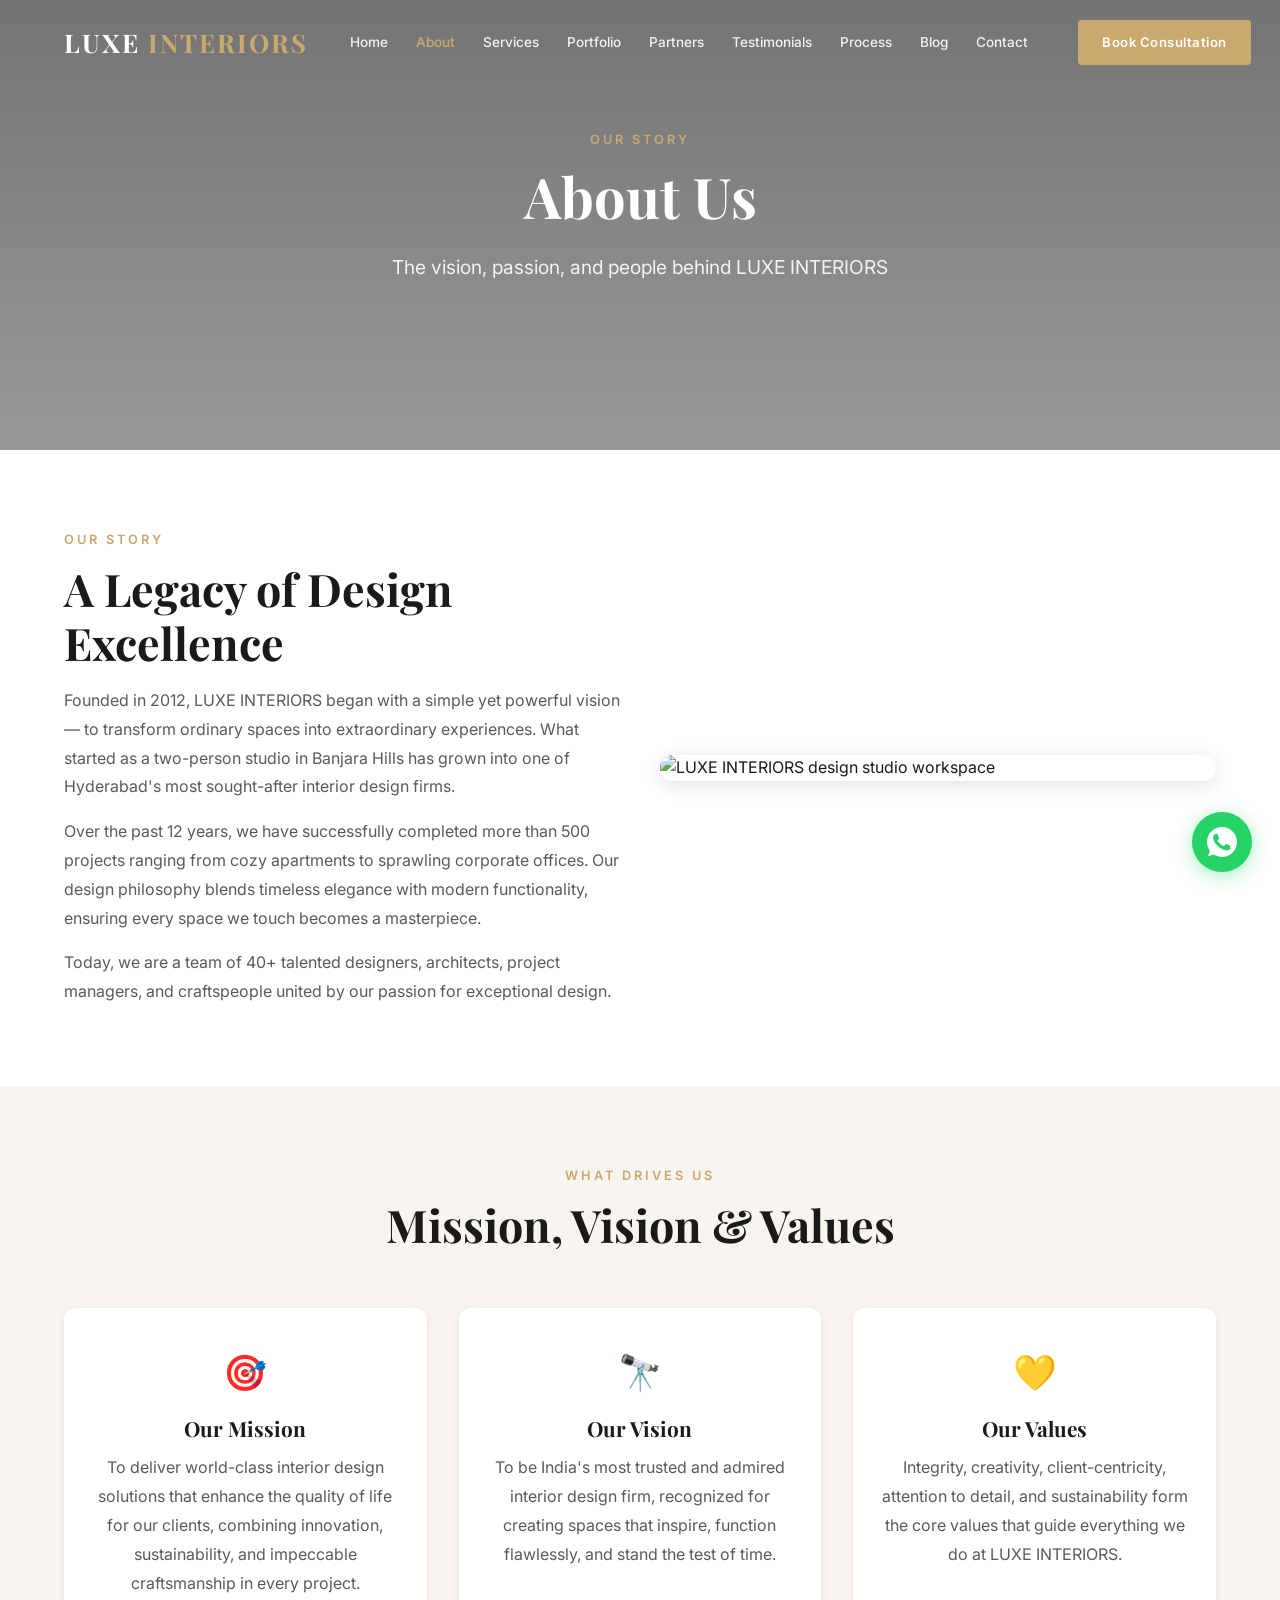
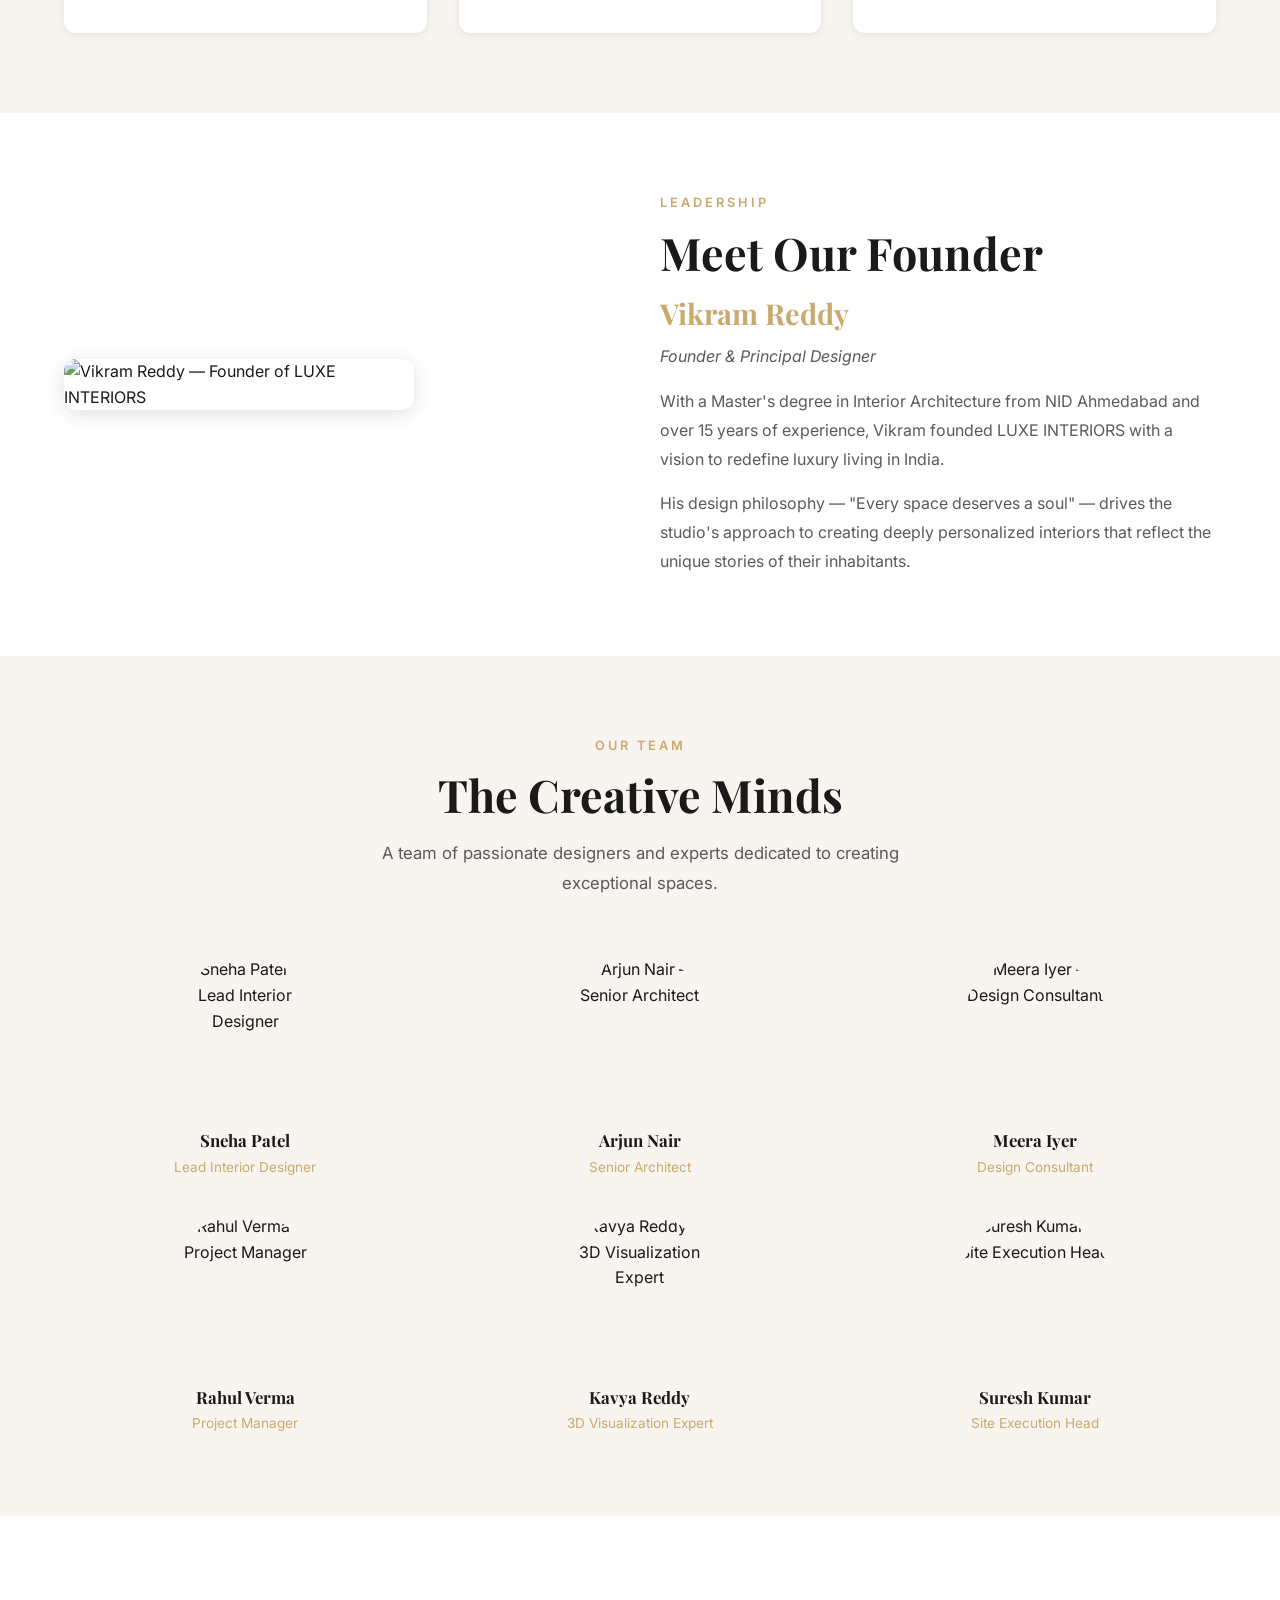
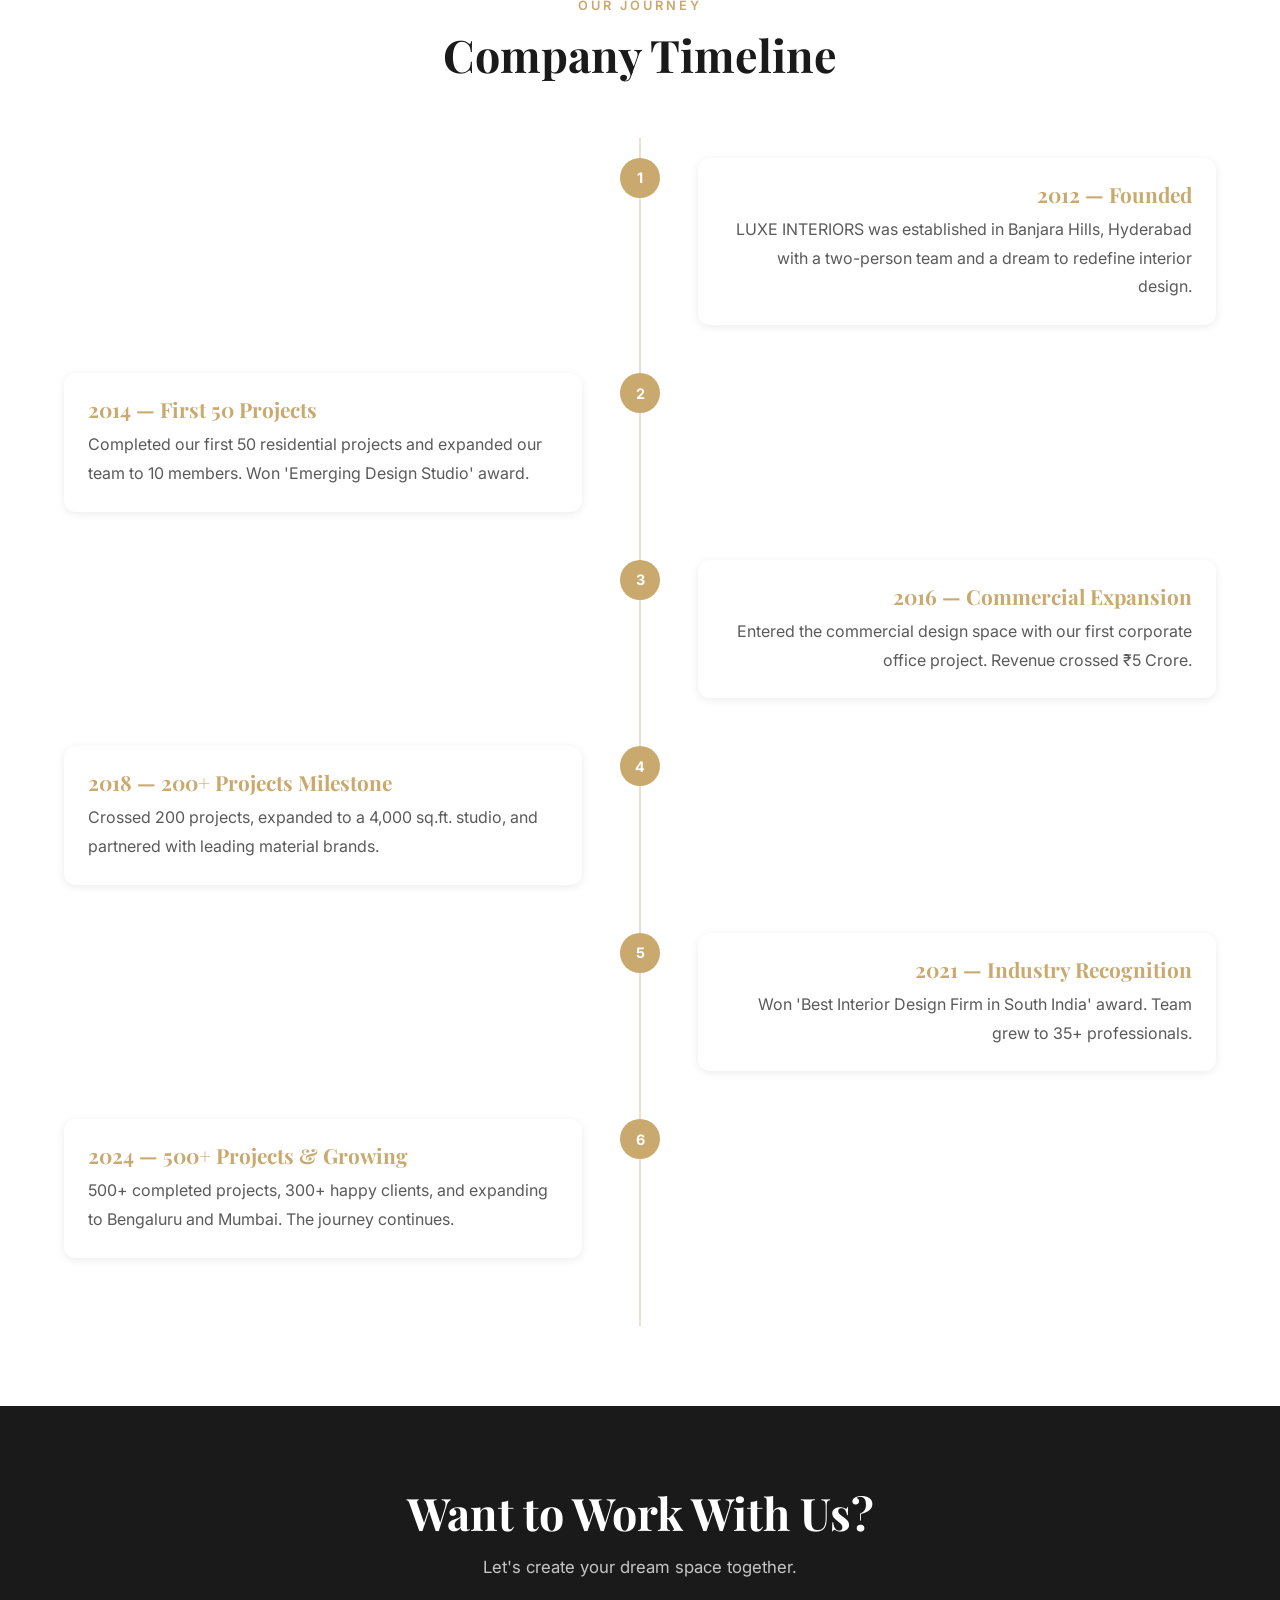
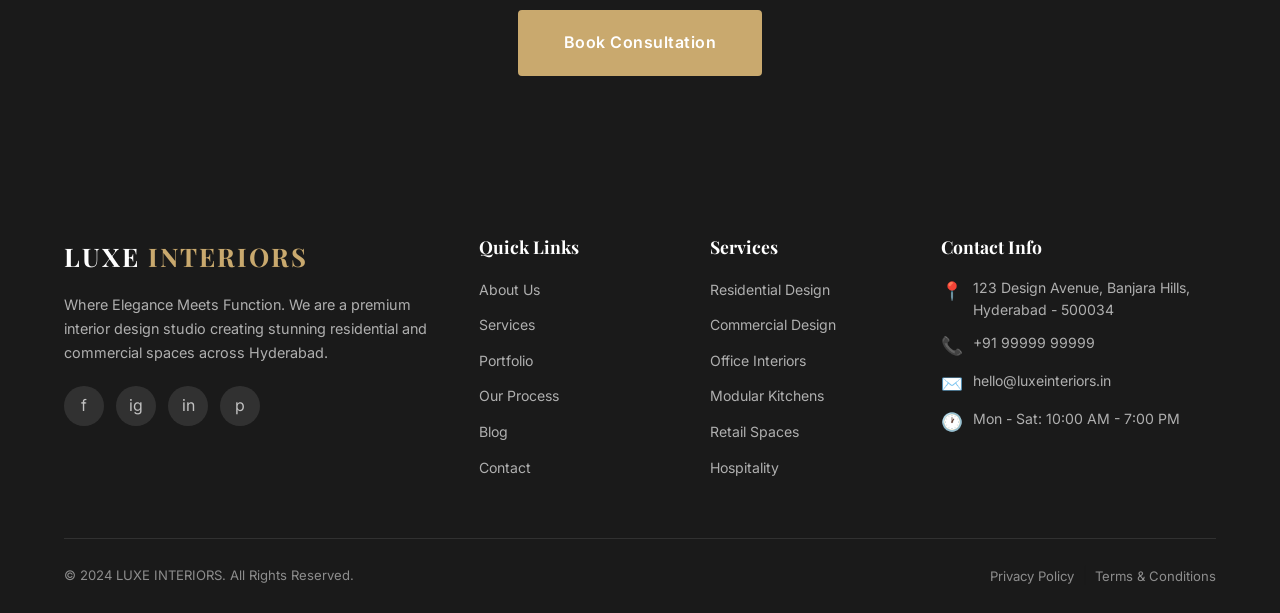
==== about.html @ 4fe80fe9 "initial files" ====
<!DOCTYPE html>
<html lang="en">
<head>
  <meta charset="UTF-8">
  <meta name="viewport" content="width=device-width, initial-scale=1.0">
  <title>About Us — LUXE INTERIORS</title>
  <meta name="description" content="Learn about LUXE INTERIORS — our story, mission, vision, and the talented team behind Hyderabad's premier interior design studio.">
  <meta property="og:title" content="About Us — LUXE INTERIORS">
  <meta property="og:description" content="Learn about LUXE INTERIORS — our story, mission, vision, and the talented team behind Hyderabad's premier interior design studio.">
  <meta property="og:image" content="https://images.unsplash.com/photo-1600585154340-be6161a56a0c?w=1200">
  <link rel="stylesheet" href="css/style.css">
  <link rel="stylesheet" href="css/animations.css">
</head>
<body>
  <!-- Header -->
  <header class="site-header">
    <div class="container header-inner">
      <a href="index.html" class="logo">LUXE <span>INTERIORS</span></a>
      <nav class="main-nav" id="mainNav">
        <a href="index.html" class="nav-link">Home</a>
        <a href="about.html" class="nav-link">About</a>
        <a href="services.html" class="nav-link">Services</a>
        <a href="portfolio.html" class="nav-link">Portfolio</a>
        <a href="partners.html" class="nav-link">Partners</a>
        <a href="testimonials.html" class="nav-link">Testimonials</a>
        <a href="process.html" class="nav-link">Process</a>
        <a href="blog.html" class="nav-link">Blog</a>
        <a href="contact.html" class="nav-link">Contact</a>
      </nav>
      <a href="book-consultation.html" class="btn btn-primary btn-sm nav-cta">Book Consultation</a>
      <div class="hamburger" id="hamburger">
        <span></span><span></span><span></span>
      </div>
    </div>
    <div class="nav-overlay" id="navOverlay"></div>
  </header>

  <main>
    <!-- Hero -->
    <section class="hero page-hero" style="background-image: url('https://images.unsplash.com/photo-1600585154340-be6161a56a0c?w=1600&q=80');">
      <div class="hero-overlay"></div>
      <div class="hero-content">
        <span class="section-label">Our Story</span>
        <h1>About Us</h1>
        <p>The vision, passion, and people behind LUXE INTERIORS</p>
      </div>
    </section>

    <!-- Company Story -->
    <section class="section">
      <div class="container">
        <div class="grid-2" style="align-items: center;">
          <div class="fade-in-left">
            <span class="section-label">Our Story</span>
            <h2 class="section-title">A Legacy of Design Excellence</h2>
            <p style="margin-bottom: 16px;">Founded in 2012, LUXE INTERIORS began with a simple yet powerful vision — to transform ordinary spaces into extraordinary experiences. What started as a two-person studio in Banjara Hills has grown into one of Hyderabad's most sought-after interior design firms.</p>
            <p style="margin-bottom: 16px;">Over the past 12 years, we have successfully completed more than 500 projects ranging from cozy apartments to sprawling corporate offices. Our design philosophy blends timeless elegance with modern functionality, ensuring every space we touch becomes a masterpiece.</p>
            <p>Today, we are a team of 40+ talented designers, architects, project managers, and craftspeople united by our passion for exceptional design.</p>
          </div>
          <div class="fade-in-right">
            <img src="https://images.unsplash.com/photo-1616486338812-3dadae4b4ace?w=800&q=80" alt="LUXE INTERIORS design studio workspace" style="border-radius: 12px; box-shadow: var(--shadow-md);">
          </div>
        </div>
      </div>
    </section>

    <!-- Mission, Vision, Values -->
    <section class="section section--light">
      <div class="container">
        <div class="section-header text-center fade-in">
          <span class="section-label">What Drives Us</span>
          <h2 class="section-title">Mission, Vision & Values</h2>
        </div>
        <div class="grid-3">
          <div class="card values-card fade-in delay-1">
            <span class="icon">🎯</span>
            <h4>Our Mission</h4>
            <p>To deliver world-class interior design solutions that enhance the quality of life for our clients, combining innovation, sustainability, and impeccable craftsmanship in every project.</p>
          </div>
          <div class="card values-card fade-in delay-2">
            <span class="icon">🔭</span>
            <h4>Our Vision</h4>
            <p>To be India's most trusted and admired interior design firm, recognized for creating spaces that inspire, function flawlessly, and stand the test of time.</p>
          </div>
          <div class="card values-card fade-in delay-3">
            <span class="icon">💛</span>
            <h4>Our Values</h4>
            <p>Integrity, creativity, client-centricity, attention to detail, and sustainability form the core values that guide everything we do at LUXE INTERIORS.</p>
          </div>
        </div>
      </div>
    </section>

    <!-- Founder/Leadership -->
    <section class="section">
      <div class="container">
        <div class="grid-2" style="align-items: center;">
          <div class="fade-in-left">
            <img src="https://images.unsplash.com/photo-1560250097-0b93528c311a?w=600&q=80" alt="Vikram Reddy — Founder of LUXE INTERIORS" style="border-radius: 12px; width: 350px; box-shadow: var(--shadow-md);">
          </div>
          <div class="fade-in-right">
            <span class="section-label">Leadership</span>
            <h2 class="section-title">Meet Our Founder</h2>
            <h3 style="color: var(--color-accent); margin-bottom: 12px;">Vikram Reddy</h3>
            <p style="font-style: italic; margin-bottom: 16px;">Founder & Principal Designer</p>
            <p style="margin-bottom: 16px;">With a Master's degree in Interior Architecture from NID Ahmedabad and over 15 years of experience, Vikram founded LUXE INTERIORS with a vision to redefine luxury living in India.</p>
            <p>His design philosophy — "Every space deserves a soul" — drives the studio's approach to creating deeply personalized interiors that reflect the unique stories of their inhabitants.</p>
          </div>
        </div>
      </div>
    </section>

    <!-- Team Grid -->
    <section class="section section--light">
      <div class="container">
        <div class="section-header text-center fade-in">
          <span class="section-label">Our Team</span>
          <h2 class="section-title">The Creative Minds</h2>
          <p class="section-subtitle" style="margin: 0 auto;">A team of passionate designers and experts dedicated to creating exceptional spaces.</p>
        </div>
        <div class="grid-3">
          <div class="team-card fade-in delay-1">
            <img src="https://images.unsplash.com/photo-1573496359142-b8d87734a5a2?w=400&q=80" alt="Sneha Patel — Lead Interior Designer">
            <h4>Sneha Patel</h4>
            <p>Lead Interior Designer</p>
          </div>
          <div class="team-card fade-in delay-2">
            <img src="https://images.unsplash.com/photo-1472099645785-5658abf4ff4e?w=400&q=80" alt="Arjun Nair — Senior Architect">
            <h4>Arjun Nair</h4>
            <p>Senior Architect</p>
          </div>
          <div class="team-card fade-in delay-3">
            <img src="https://images.unsplash.com/photo-1580489944761-15a19d654956?w=400&q=80" alt="Meera Iyer — Design Consultant">
            <h4>Meera Iyer</h4>
            <p>Design Consultant</p>
          </div>
          <div class="team-card fade-in delay-1">
            <img src="https://images.unsplash.com/photo-1507003211169-0a1dd7228f2d?w=400&q=80" alt="Rahul Verma — Project Manager">
            <h4>Rahul Verma</h4>
            <p>Project Manager</p>
          </div>
          <div class="team-card fade-in delay-2">
            <img src="https://images.unsplash.com/photo-1438761681033-6461ffad8d80?w=400&q=80" alt="Kavya Reddy — 3D Visualization Expert">
            <h4>Kavya Reddy</h4>
            <p>3D Visualization Expert</p>
          </div>
          <div class="team-card fade-in delay-3">
            <img src="https://images.unsplash.com/photo-1500648767791-00dcc994a43e?w=400&q=80" alt="Suresh Kumar — Site Execution Head">
            <h4>Suresh Kumar</h4>
            <p>Site Execution Head</p>
          </div>
        </div>
      </div>
    </section>

    <!-- Company Timeline -->
    <section class="section">
      <div class="container">
        <div class="section-header text-center fade-in">
          <span class="section-label">Our Journey</span>
          <h2 class="section-title">Company Timeline</h2>
        </div>
        <div class="timeline">
          <div class="timeline-item fade-in">
            <div class="timeline-number">1</div>
            <div class="timeline-content">
              <h4>2012 — Founded</h4>
              <p>LUXE INTERIORS was established in Banjara Hills, Hyderabad with a two-person team and a dream to redefine interior design.</p>
            </div>
          </div>
          <div class="timeline-item fade-in">
            <div class="timeline-number">2</div>
            <div class="timeline-content">
              <h4>2014 — First 50 Projects</h4>
              <p>Completed our first 50 residential projects and expanded our team to 10 members. Won 'Emerging Design Studio' award.</p>
            </div>
          </div>
          <div class="timeline-item fade-in">
            <div class="timeline-number">3</div>
            <div class="timeline-content">
              <h4>2016 — Commercial Expansion</h4>
              <p>Entered the commercial design space with our first corporate office project. Revenue crossed ₹5 Crore.</p>
            </div>
          </div>
          <div class="timeline-item fade-in">
            <div class="timeline-number">4</div>
            <div class="timeline-content">
              <h4>2018 — 200+ Projects Milestone</h4>
              <p>Crossed 200 projects, expanded to a 4,000 sq.ft. studio, and partnered with leading material brands.</p>
            </div>
          </div>
          <div class="timeline-item fade-in">
            <div class="timeline-number">5</div>
            <div class="timeline-content">
              <h4>2021 — Industry Recognition</h4>
              <p>Won 'Best Interior Design Firm in South India' award. Team grew to 35+ professionals.</p>
            </div>
          </div>
          <div class="timeline-item fade-in">
            <div class="timeline-number">6</div>
            <div class="timeline-content">
              <h4>2024 — 500+ Projects & Growing</h4>
              <p>500+ completed projects, 300+ happy clients, and expanding to Bengaluru and Mumbai. The journey continues.</p>
            </div>
          </div>
        </div>
      </div>
    </section>

    <!-- CTA -->
    <section class="cta-banner">
      <div class="container fade-in">
        <h2>Want to Work With Us?</h2>
        <p>Let's create your dream space together.</p>
        <a href="book-consultation.html" class="btn btn-primary btn-lg">Book Consultation</a>
      </div>
    </section>
  </main>

  <!-- Footer -->
  <footer class="site-footer">
    <div class="container">
      <div class="footer-grid">
        <div class="footer-col">
          <a href="index.html" class="logo" style="display:inline-block; margin-bottom:16px;">LUXE <span>INTERIORS</span></a>
          <p>Where Elegance Meets Function. We are a premium interior design studio creating stunning residential and commercial spaces across Hyderabad.</p>
          <div class="social-links">
            <a href="#" aria-label="Facebook">f</a>
            <a href="#" aria-label="Instagram">ig</a>
            <a href="#" aria-label="LinkedIn">in</a>
            <a href="#" aria-label="Pinterest">p</a>
          </div>
        </div>
        <div class="footer-col">
          <h4>Quick Links</h4>
          <ul>
            <li><a href="about.html">About Us</a></li>
            <li><a href="services.html">Services</a></li>
            <li><a href="portfolio.html">Portfolio</a></li>
            <li><a href="process.html">Our Process</a></li>
            <li><a href="blog.html">Blog</a></li>
            <li><a href="contact.html">Contact</a></li>
          </ul>
        </div>
        <div class="footer-col">
          <h4>Services</h4>
          <ul>
            <li><a href="services.html">Residential Design</a></li>
            <li><a href="services.html">Commercial Design</a></li>
            <li><a href="services.html">Office Interiors</a></li>
            <li><a href="services.html">Modular Kitchens</a></li>
            <li><a href="services.html">Retail Spaces</a></li>
            <li><a href="services.html">Hospitality</a></li>
          </ul>
        </div>
        <div class="footer-col">
          <h4>Contact Info</h4>
          <ul class="footer-contact">
            <li><span class="icon">📍</span> 123 Design Avenue, Banjara Hills, Hyderabad - 500034</li>
            <li><span class="icon">📞</span> +91 99999 99999</li>
            <li><span class="icon">✉️</span> hello@luxeinteriors.in</li>
            <li><span class="icon">🕐</span> Mon - Sat: 10:00 AM - 7:00 PM</li>
          </ul>
        </div>
      </div>
      <div class="footer-bottom">
        <p>&copy; 2024 LUXE INTERIORS. All Rights Reserved.</p>
        <div>
          <a href="#">Privacy Policy</a> &nbsp;|&nbsp; <a href="#">Terms & Conditions</a>
        </div>
      </div>
    </div>
  </footer>

  <!-- WhatsApp Float -->
  <a href="https://wa.me/919999999999?text=Hello%2C%20I'm%20interested%20in%20your%20interior%20design%20services%20and%20would%20like%20to%20schedule%20a%20consultation." class="whatsapp-float" target="_blank" rel="noopener" aria-label="Chat on WhatsApp">
    <svg viewBox="0 0 32 32" xmlns="http://www.w3.org/2000/svg"><path d="M16.004 0h-.008C7.174 0 0 7.176 0 16c0 3.5 1.128 6.744 3.046 9.378L1.054 31.29l6.118-1.958A15.9 15.9 0 0016.004 32C24.826 32 32 24.822 32 16S24.826 0 16.004 0zm9.312 22.594c-.39 1.1-1.932 2.014-3.168 2.28-.846.18-1.95.324-5.67-1.218-4.762-1.972-7.828-6.81-8.066-7.124-.228-.314-1.924-2.562-1.924-4.888 0-2.326 1.218-3.47 1.65-3.942.39-.426 1.024-.618 1.63-.618.196 0 .372.01.53.018.468.02.702.048 1.01.782.39.918 1.338 3.264 1.454 3.502.118.238.236.554.078.868-.148.324-.278.468-.516.74-.238.272-.464.48-.702.774-.216.256-.46.53-.196.998.264.46 1.174 1.936 2.52 3.136 1.734 1.544 3.196 2.024 3.648 2.252.352.176.77.148 1.044-.138.346-.362.774-.962 1.21-1.554.31-.424.702-.478 1.092-.324.396.148 2.506 1.18 2.936 1.396.43.216.716.324.82.504.104.18.104 1.05-.286 2.15z"/></svg>
  </a>

  <script src="js/main.js"></script>
</body>
</html>
---- css/style.css ----
/* ============================================================
   LUXE INTERIORS — Global Stylesheet
   ============================================================ */

/* Google Fonts */
@import url('https://fonts.googleapis.com/css2?family=Playfair+Display:ital,wght@0,400;0,600;0,700;1,400&family=Inter:wght@300;400;500;600;700&display=swap');

/* ============================================================
   CSS Custom Properties
   ============================================================ */
:root {
  --color-white: #FFFFFF;
  --color-primary-text: #1a1a1a;
  --color-secondary-text: #5a5a5a;
  --color-accent: #C9A96E;
  --color-accent-dark: #b8924f;
  --color-light-bg: #F8F5F0;
  --color-dark-bg: #1a1a1a;
  --color-dark-bg-2: #2a2a2a;
  --color-border: #e8e0d5;
  --color-success: #2d7a47;
  --color-error: #c0392b;

  --font-heading: 'Playfair Display', serif;
  --font-body: 'Inter', sans-serif;

  --shadow-sm: 0 2px 8px rgba(0,0,0,0.08);
  --shadow-md: 0 4px 20px rgba(0,0,0,0.12);
  --shadow-lg: 0 8px 40px rgba(0,0,0,0.16);

  --radius-sm: 4px;
  --radius-md: 12px;
  --radius-lg: 20px;

  --transition: all 0.3s ease;
  --transition-slow: all 0.5s ease;

  --section-padding: 80px 0;
  --section-padding-mobile: 50px 0;

  --container-max: 1200px;
  --container-padding: 0 24px;
}

/* ============================================================
   Reset & Normalize
   ============================================================ */
*, *::before, *::after {
  box-sizing: border-box;
  margin: 0;
  padding: 0;
}

html {
  scroll-behavior: smooth;
  font-size: 16px;
}

body {
  font-family: var(--font-body);
  color: var(--color-primary-text);
  background-color: var(--color-white);
  line-height: 1.6;
  -webkit-font-smoothing: antialiased;
  -moz-osx-font-smoothing: grayscale;
}

img {
  max-width: 100%;
  height: auto;
  display: block;
}

a {
  text-decoration: none;
  color: inherit;
  transition: var(--transition);
}

ul, ol {
  list-style: none;
}

button {
  cursor: pointer;
  border: none;
  background: none;
  font-family: var(--font-body);
}

input, textarea, select {
  font-family: var(--font-body);
}

/* ============================================================
   Typography
   ============================================================ */
h1, h2, h3, h4, h5, h6 {
  font-family: var(--font-heading);
  line-height: 1.2;
  color: var(--color-primary-text);
}

h1 { font-size: clamp(2.2rem, 5vw, 3.5rem); }
h2 { font-size: clamp(1.8rem, 3.5vw, 2.8rem); }
h3 { font-size: clamp(1.3rem, 2.5vw, 1.8rem); }
h4 { font-size: 1.3rem; }
h5 { font-size: 1.1rem; }

p {
  color: var(--color-secondary-text);
  line-height: 1.8;
}

.section-label {
  font-family: var(--font-body);
  font-size: 0.8rem;
  font-weight: 600;
  letter-spacing: 3px;
  text-transform: uppercase;
  color: var(--color-accent);
  display: block;
  margin-bottom: 12px;
}

.section-title {
  font-family: var(--font-heading);
  margin-bottom: 16px;
}

.section-subtitle {
  font-size: 1.05rem;
  color: var(--color-secondary-text);
  max-width: 600px;
  line-height: 1.8;
}

.text-center {
  text-align: center;
}

.text-white {
  color: var(--color-white) !important;
}

.text-accent {
  color: var(--color-accent);
}

/* ============================================================
   Layout Utilities
   ============================================================ */
.container {
  max-width: var(--container-max);
  margin: 0 auto;
  padding: var(--container-padding);
}

.section {
  padding: var(--section-padding);
}

.section--light {
  background-color: var(--color-light-bg);
}

.section--dark {
  background-color: var(--color-dark-bg);
}

.section--dark h1,
.section--dark h2,
.section--dark h3,
.section--dark h4,
.section--dark p,
.section--dark .section-label {
  color: var(--color-white);
}

.section--dark p {
  color: rgba(255,255,255,0.75);
}

.section-header {
  margin-bottom: 56px;
}

.grid-2 { display: grid; grid-template-columns: repeat(2, 1fr); gap: 40px; }
.grid-3 { display: grid; grid-template-columns: repeat(3, 1fr); gap: 32px; }
.grid-4 { display: grid; grid-template-columns: repeat(4, 1fr); gap: 28px; }
.grid-6 { display: grid; grid-template-columns: repeat(6, 1fr); gap: 24px; }

.flex { display: flex; }
.flex-center { display: flex; align-items: center; justify-content: center; }
.flex-between { display: flex; align-items: center; justify-content: space-between; }

/* ============================================================
   Buttons
   ============================================================ */
.btn {
  display: inline-flex;
  align-items: center;
  gap: 8px;
  padding: 14px 32px;
  border-radius: var(--radius-sm);
  font-size: 0.9rem;
  font-weight: 600;
  letter-spacing: 0.5px;
  transition: var(--transition);
  cursor: pointer;
  border: 2px solid transparent;
  text-align: center;
  white-space: nowrap;
}

.btn-primary {
  background-color: var(--color-accent);
  color: var(--color-white);
  border-color: var(--color-accent);
}

.btn-primary:hover {
  background-color: var(--color-accent-dark);
  border-color: var(--color-accent-dark);
  transform: translateY(-2px);
  box-shadow: 0 6px 20px rgba(201,169,110,0.35);
}

.btn-secondary {
  background-color: transparent;
  color: var(--color-white);
  border-color: var(--color-white);
}

.btn-secondary:hover {
  background-color: var(--color-white);
  color: var(--color-primary-text);
  transform: translateY(-2px);
}

.btn-outline {
  background-color: transparent;
  color: var(--color-accent);
  border-color: var(--color-accent);
}

.btn-outline:hover {
  background-color: var(--color-accent);
  color: var(--color-white);
  transform: translateY(-2px);
}

.btn-dark {
  background-color: var(--color-dark-bg);
  color: var(--color-white);
  border-color: var(--color-dark-bg);
}

.btn-dark:hover {
  background-color: var(--color-dark-bg-2);
  transform: translateY(-2px);
}

.btn-sm {
  padding: 10px 22px;
  font-size: 0.82rem;
}

.btn-lg {
  padding: 18px 44px;
  font-size: 1rem;
}

/* ============================================================
   Header & Navigation
   ============================================================ */
.site-header {
  position: fixed;
  top: 0;
  left: 0;
  right: 0;
  z-index: 1000;
  padding: 20px 0;
  transition: var(--transition);
  background-color: transparent;
}

.site-header.scrolled {
  background-color: var(--color-white);
  padding: 14px 0;
  box-shadow: var(--shadow-md);
}

.site-header.scrolled .logo {
  color: var(--color-primary-text);
}

.site-header.scrolled .nav-link {
  color: var(--color-primary-text);
}

.site-header.scrolled .nav-link:hover {
  color: var(--color-accent);
}

.header-inner {
  display: flex;
  align-items: center;
  justify-content: space-between;
  gap: 32px;
}

.logo {
  font-family: var(--font-heading);
  font-size: 1.6rem;
  font-weight: 700;
  color: var(--color-white);
  letter-spacing: 2px;
  transition: var(--transition);
  flex-shrink: 0;
}

.logo span {
  color: var(--color-accent);
}

.main-nav {
  display: flex;
  align-items: center;
  gap: 8px;
}

.nav-link {
  font-size: 0.85rem;
  font-weight: 500;
  color: rgba(255,255,255,0.9);
  padding: 6px 10px;
  border-radius: 4px;
  transition: var(--transition);
  white-space: nowrap;
}

.nav-link:hover,
.nav-link.active {
  color: var(--color-accent);
}

.nav-cta {
  margin-left: 8px;
  flex-shrink: 0;
}

.hamburger {
  display: none;
  flex-direction: column;
  gap: 5px;
  cursor: pointer;
  padding: 4px;
  z-index: 1001;
}

.hamburger span {
  display: block;
  width: 25px;
  height: 2px;
  background-color: var(--color-white);
  transition: var(--transition);
  border-radius: 2px;
}

.site-header.scrolled .hamburger span {
  background-color: var(--color-primary-text);
}

.hamburger.open span:nth-child(1) {
  transform: translateY(7px) rotate(45deg);
}

.hamburger.open span:nth-child(2) {
  opacity: 0;
}

.hamburger.open span:nth-child(3) {
  transform: translateY(-7px) rotate(-45deg);
}

/* Mobile Nav */
@media (max-width: 1024px) {
  .hamburger { display: flex; }
  .nav-cta { display: none; }

  .main-nav {
    position: fixed;
    top: 0;
    right: -100%;
    width: min(320px, 85vw);
    height: 100vh;
    background-color: var(--color-white);
    flex-direction: column;
    align-items: flex-start;
    padding: 80px 32px 40px;
    gap: 4px;
    box-shadow: -4px 0 30px rgba(0,0,0,0.15);
    transition: right 0.35s ease;
    z-index: 999;
    overflow-y: auto;
  }

  .main-nav.open {
    right: 0;
  }

  .nav-link {
    color: var(--color-primary-text);
    font-size: 1rem;
    padding: 12px 8px;
    width: 100%;
    border-bottom: 1px solid var(--color-border);
  }

  .nav-overlay {
    display: none;
    position: fixed;
    inset: 0;
    background: rgba(0,0,0,0.5);
    z-index: 998;
  }

  .nav-overlay.open {
    display: block;
  }
}

/* ============================================================
   Hero Sections
   ============================================================ */
.hero {
  position: relative;
  min-height: 100vh;
  display: flex;
  align-items: center;
  justify-content: center;
  text-align: center;
  background-size: cover;
  background-position: center;
  background-repeat: no-repeat;
}

.hero-overlay {
  position: absolute;
  inset: 0;
  background: linear-gradient(180deg, rgba(0,0,0,0.55) 0%, rgba(0,0,0,0.4) 100%);
}

.hero-content {
  position: relative;
  z-index: 2;
  max-width: 800px;
  padding: 0 24px;
}

.hero-content h1 {
  color: var(--color-white);
  margin-bottom: 20px;
  font-weight: 700;
}

.hero-content p {
  color: rgba(255,255,255,0.9);
  font-size: 1.2rem;
  margin-bottom: 36px;
}

.hero-btns {
  display: flex;
  gap: 16px;
  justify-content: center;
  flex-wrap: wrap;
}

/* Page Hero — smaller for inner pages */
.page-hero {
  min-height: 50vh;
}

/* ============================================================
   Cards
   ============================================================ */
.card {
  background-color: var(--color-white);
  border-radius: var(--radius-md);
  box-shadow: var(--shadow-sm);
  transition: var(--transition);
  overflow: hidden;
}

.card:hover {
  transform: translateY(-6px);
  box-shadow: var(--shadow-md);
}

.card-img {
  width: 100%;
  height: 240px;
  object-fit: cover;
}

.card-body {
  padding: 28px;
}

.card-body h3 {
  margin-bottom: 12px;
}

.card-body p {
  margin-bottom: 16px;
  font-size: 0.92rem;
}

/* Service Card */
.service-card {
  padding: 36px 28px;
  text-align: center;
}

.service-card .icon {
  font-size: 2.5rem;
  margin-bottom: 18px;
  display: block;
}

.service-card h4 {
  margin-bottom: 10px;
}

.service-card p {
  font-size: 0.9rem;
  margin-bottom: 18px;
}

/* ============================================================
   Stats Bar
   ============================================================ */
.stats-bar {
  background-color: var(--color-dark-bg);
  padding: 48px 0;
}

.stats-grid {
  display: grid;
  grid-template-columns: repeat(4, 1fr);
  gap: 24px;
  text-align: center;
}

.stat-item .stat-number {
  font-family: var(--font-heading);
  font-size: 2.5rem;
  font-weight: 700;
  color: var(--color-accent);
  display: block;
}

.stat-item .stat-label {
  font-size: 0.9rem;
  color: rgba(255,255,255,0.75);
  margin-top: 6px;
}

/* ============================================================
   Testimonials
   ============================================================ */
.testimonial-card {
  padding: 36px;
}

.testimonial-card .stars {
  color: var(--color-accent);
  font-size: 1.1rem;
  margin-bottom: 14px;
}

.testimonial-card .review-text {
  font-style: italic;
  margin-bottom: 20px;
  font-size: 0.95rem;
  line-height: 1.7;
}

.testimonial-card .client-info {
  display: flex;
  align-items: center;
  gap: 12px;
}

.testimonial-card .client-avatar {
  width: 44px;
  height: 44px;
  border-radius: 50%;
  background-color: var(--color-accent);
  color: var(--color-white);
  display: flex;
  align-items: center;
  justify-content: center;
  font-weight: 600;
  font-size: 0.9rem;
}

.testimonial-card .client-name {
  font-weight: 600;
  color: var(--color-primary-text);
}

.testimonial-card .client-city {
  font-size: 0.82rem;
  color: var(--color-secondary-text);
}

/* ============================================================
   Portfolio
   ============================================================ */
.portfolio-card {
  position: relative;
  border-radius: var(--radius-md);
  overflow: hidden;
  cursor: pointer;
}

.portfolio-card img {
  width: 100%;
  height: 300px;
  object-fit: cover;
  transition: transform 0.5s ease;
}

.portfolio-card:hover img {
  transform: scale(1.05);
}

.portfolio-overlay {
  position: absolute;
  inset: 0;
  background: linear-gradient(180deg, transparent 40%, rgba(0,0,0,0.8) 100%);
  display: flex;
  flex-direction: column;
  justify-content: flex-end;
  padding: 28px;
  transition: var(--transition);
}

.portfolio-card:hover .portfolio-overlay {
  background: linear-gradient(180deg, rgba(0,0,0,0.2) 0%, rgba(0,0,0,0.85) 100%);
}

.portfolio-overlay h4 {
  color: var(--color-white);
  margin-bottom: 4px;
}

.portfolio-overlay .location {
  color: rgba(255,255,255,0.75);
  font-size: 0.85rem;
}

.portfolio-overlay .badge {
  position: absolute;
  top: 16px;
  left: 16px;
  background-color: var(--color-accent);
  color: var(--color-white);
  padding: 4px 12px;
  border-radius: 20px;
  font-size: 0.75rem;
  font-weight: 600;
  text-transform: uppercase;
}

.portfolio-overlay .view-btn {
  opacity: 0;
  transform: translateY(10px);
  transition: var(--transition);
  margin-top: 12px;
}

.portfolio-card:hover .view-btn {
  opacity: 1;
  transform: translateY(0);
}

/* ============================================================
   Filter Tabs
   ============================================================ */
.filter-tabs {
  display: flex;
  flex-wrap: wrap;
  gap: 10px;
  margin-bottom: 40px;
  justify-content: center;
}

.filter-tab {
  padding: 10px 22px;
  border: 1px solid var(--color-border);
  border-radius: 30px;
  font-size: 0.85rem;
  font-weight: 500;
  color: var(--color-secondary-text);
  cursor: pointer;
  transition: var(--transition);
}

.filter-tab:hover,
.filter-tab.active {
  background-color: var(--color-accent);
  border-color: var(--color-accent);
  color: var(--color-white);
}

/* ============================================================
   Timeline
   ============================================================ */
.timeline {
  position: relative;
  padding: 20px 0;
}

.timeline::before {
  content: '';
  position: absolute;
  left: 50%;
  top: 0;
  bottom: 0;
  width: 2px;
  background-color: var(--color-border);
  transform: translateX(-50%);
}

.timeline-item {
  display: flex;
  align-items: flex-start;
  margin-bottom: 48px;
  position: relative;
}

.timeline-item:nth-child(odd) {
  flex-direction: row-reverse;
  text-align: right;
}

.timeline-content {
  width: 45%;
  padding: 24px;
  background-color: var(--color-white);
  border-radius: var(--radius-md);
  box-shadow: var(--shadow-sm);
}

.timeline-content h4 {
  margin-bottom: 8px;
  color: var(--color-accent);
}

.timeline-number {
  position: absolute;
  left: 50%;
  transform: translateX(-50%);
  width: 40px;
  height: 40px;
  border-radius: 50%;
  background-color: var(--color-accent);
  color: var(--color-white);
  display: flex;
  align-items: center;
  justify-content: center;
  font-weight: 700;
  font-size: 0.9rem;
  z-index: 2;
}

/* ============================================================
   Partners
   ============================================================ */
.partner-logo {
  display: flex;
  align-items: center;
  justify-content: center;
  padding: 28px 20px;
  background-color: var(--color-white);
  border-radius: var(--radius-md);
  border: 1px solid var(--color-border);
  font-family: var(--font-heading);
  font-size: 1rem;
  font-weight: 600;
  color: var(--color-secondary-text);
  transition: var(--transition);
  text-align: center;
}

.partner-logo:hover {
  border-color: var(--color-accent);
  color: var(--color-accent);
  transform: translateY(-4px);
  box-shadow: var(--shadow-sm);
}

/* ============================================================
   Forms
   ============================================================ */
.form-group {
  margin-bottom: 22px;
}

.form-group label {
  display: block;
  font-size: 0.88rem;
  font-weight: 500;
  margin-bottom: 6px;
  color: var(--color-primary-text);
}

.form-group label .required {
  color: var(--color-error);
}

.form-control {
  width: 100%;
  padding: 14px 16px;
  border: 1px solid var(--color-border);
  border-radius: var(--radius-sm);
  font-size: 0.92rem;
  transition: var(--transition);
  background-color: var(--color-white);
}

.form-control:focus {
  outline: none;
  border-color: var(--color-accent);
  box-shadow: 0 0 0 3px rgba(201,169,110,0.15);
}

.form-control.error {
  border-color: var(--color-error);
}

.error-message {
  font-size: 0.8rem;
  color: var(--color-error);
  margin-top: 4px;
  display: none;
}

.error-message.visible {
  display: block;
}

textarea.form-control {
  min-height: 130px;
  resize: vertical;
}

.radio-group {
  display: flex;
  gap: 20px;
  padding: 8px 0;
}

.radio-group label {
  display: flex;
  align-items: center;
  gap: 8px;
  cursor: pointer;
  font-weight: 400;
}

.radio-group input[type="radio"] {
  accent-color: var(--color-accent);
  width: 16px;
  height: 16px;
}

.form-actions {
  display: flex;
  gap: 12px;
  flex-wrap: wrap;
  margin-top: 28px;
}

.success-message {
  padding: 20px 24px;
  background-color: #d4edda;
  border: 1px solid #c3e6cb;
  border-radius: var(--radius-sm);
  color: var(--color-success);
  font-weight: 500;
  display: none;
  margin-top: 20px;
}

.success-message.visible {
  display: block;
}

/* ============================================================
   Footer
   ============================================================ */
.site-footer {
  background-color: var(--color-dark-bg);
  padding: 80px 0 0;
}

.footer-grid {
  display: grid;
  grid-template-columns: 2fr 1fr 1fr 1.5fr;
  gap: 48px;
  margin-bottom: 48px;
}

.footer-col h4 {
  color: var(--color-white);
  margin-bottom: 20px;
  font-size: 1.1rem;
}

.footer-col p {
  color: rgba(255,255,255,0.65);
  font-size: 0.9rem;
  line-height: 1.7;
}

.footer-col ul li {
  margin-bottom: 10px;
}

.footer-col ul li a {
  color: rgba(255,255,255,0.65);
  font-size: 0.88rem;
  transition: var(--transition);
}

.footer-col ul li a:hover {
  color: var(--color-accent);
  padding-left: 4px;
}

.footer-contact li {
  display: flex;
  gap: 10px;
  align-items: flex-start;
  margin-bottom: 14px;
  color: rgba(255,255,255,0.65);
  font-size: 0.88rem;
}

.footer-contact li .icon {
  color: var(--color-accent);
  font-size: 1.1rem;
}

.social-links {
  display: flex;
  gap: 12px;
  margin-top: 20px;
}

.social-links a {
  width: 40px;
  height: 40px;
  border-radius: 50%;
  background-color: rgba(255,255,255,0.1);
  display: flex;
  align-items: center;
  justify-content: center;
  color: rgba(255,255,255,0.7);
  font-size: 1rem;
  transition: var(--transition);
}

.social-links a:hover {
  background-color: var(--color-accent);
  color: var(--color-white);
  transform: translateY(-2px);
}

.footer-bottom {
  border-top: 1px solid rgba(255,255,255,0.1);
  padding: 24px 0;
  display: flex;
  justify-content: space-between;
  align-items: center;
  flex-wrap: wrap;
  gap: 16px;
}

.footer-bottom p {
  color: rgba(255,255,255,0.5);
  font-size: 0.82rem;
}

.footer-bottom a {
  color: rgba(255,255,255,0.5);
  font-size: 0.82rem;
}

.footer-bottom a:hover {
  color: var(--color-accent);
}

/* ============================================================
   WhatsApp Floating Button
   ============================================================ */
.whatsapp-float {
  position: fixed;
  bottom: 28px;
  right: 28px;
  width: 60px;
  height: 60px;
  border-radius: 50%;
  background-color: #25D366;
  box-shadow: 0 4px 20px rgba(37, 211, 102, 0.4);
  display: flex;
  align-items: center;
  justify-content: center;
  z-index: 999;
  transition: var(--transition);
}

.whatsapp-float:hover {
  transform: scale(1.1);
  box-shadow: 0 6px 28px rgba(37, 211, 102, 0.55);
}

.whatsapp-float svg {
  width: 30px;
  height: 30px;
  fill: #FFFFFF;
}

/* ============================================================
   Modal / Lightbox
   ============================================================ */
.modal-overlay {
  position: fixed;
  inset: 0;
  background: rgba(0,0,0,0.8);
  z-index: 2000;
  display: none;
  align-items: center;
  justify-content: center;
  padding: 24px;
}

.modal-overlay.active {
  display: flex;
}

.modal {
  background-color: var(--color-white);
  border-radius: var(--radius-md);
  max-width: 800px;
  width: 100%;
  max-height: 90vh;
  overflow-y: auto;
  padding: 40px;
  position: relative;
}

.modal-close {
  position: absolute;
  top: 16px;
  right: 16px;
  width: 36px;
  height: 36px;
  border-radius: 50%;
  background-color: var(--color-light-bg);
  display: flex;
  align-items: center;
  justify-content: center;
  font-size: 1.3rem;
  cursor: pointer;
  transition: var(--transition);
}

.modal-close:hover {
  background-color: var(--color-accent);
  color: var(--color-white);
}

.modal-gallery {
  display: grid;
  grid-template-columns: repeat(3, 1fr);
  gap: 8px;
  margin-bottom: 24px;
}

.modal-gallery img {
  width: 100%;
  height: 150px;
  object-fit: cover;
  border-radius: 8px;
}

.modal h3 {
  margin-bottom: 16px;
}

.modal .detail-row {
  display: flex;
  gap: 24px;
  flex-wrap: wrap;
  margin-top: 16px;
}

.modal .detail-item {
  flex: 1;
  min-width: 150px;
}

.modal .detail-item h5 {
  color: var(--color-accent);
  margin-bottom: 6px;
  font-family: var(--font-body);
  text-transform: uppercase;
  font-size: 0.75rem;
  letter-spacing: 1px;
}

.modal .detail-item p {
  font-size: 0.9rem;
}

/* ============================================================
   Carousel
   ============================================================ */
.carousel {
  position: relative;
  overflow: hidden;
  border-radius: var(--radius-md);
  background-color: var(--color-white);
  box-shadow: var(--shadow-md);
  padding: 48px;
  margin-bottom: 48px;
}

.carousel-slides {
  display: flex;
  transition: transform 0.5s ease;
}

.carousel-slide {
  min-width: 100%;
  text-align: center;
  padding: 0 24px;
}

.carousel-slide .stars {
  color: var(--color-accent);
  font-size: 1.2rem;
  margin-bottom: 16px;
}

.carousel-slide .review-text {
  font-size: 1.1rem;
  font-style: italic;
  color: var(--color-secondary-text);
  line-height: 1.8;
  max-width: 700px;
  margin: 0 auto 20px;
}

.carousel-slide .client-name {
  font-weight: 600;
  color: var(--color-primary-text);
}

.carousel-slide .client-city {
  font-size: 0.85rem;
  color: var(--color-secondary-text);
}

.carousel-dots {
  display: flex;
  justify-content: center;
  gap: 8px;
  margin-top: 24px;
}

.carousel-dots .dot {
  width: 10px;
  height: 10px;
  border-radius: 50%;
  background-color: var(--color-border);
  cursor: pointer;
  transition: var(--transition);
}

.carousel-dots .dot.active {
  background-color: var(--color-accent);
  transform: scale(1.2);
}

/* ============================================================
   Blog Cards
   ============================================================ */
.blog-card .card-img {
  height: 200px;
}

.blog-card .card-meta {
  display: flex;
  gap: 12px;
  align-items: center;
  margin-bottom: 12px;
  font-size: 0.82rem;
}

.blog-card .card-meta .badge {
  background-color: var(--color-light-bg);
  color: var(--color-accent);
  padding: 4px 10px;
  border-radius: 20px;
  font-weight: 600;
  font-size: 0.75rem;
  text-transform: uppercase;
}

.blog-card .card-meta .date {
  color: var(--color-secondary-text);
}

.blog-card h3 {
  font-size: 1.15rem;
  margin-bottom: 10px;
}

.blog-card .read-more {
  color: var(--color-accent);
  font-weight: 600;
  font-size: 0.88rem;
  display: inline-flex;
  align-items: center;
  gap: 4px;
}

.blog-card .read-more:hover {
  gap: 8px;
}

/* ============================================================
   CTA Banner
   ============================================================ */
.cta-banner {
  background-color: var(--color-dark-bg);
  padding: 80px 0;
  text-align: center;
}

.cta-banner h2 {
  color: var(--color-white);
  margin-bottom: 12px;
}

.cta-banner p {
  color: rgba(255,255,255,0.75);
  margin-bottom: 28px;
  font-size: 1.05rem;
}

/* ============================================================
   Contact / Booking
   ============================================================ */
.contact-grid {
  display: grid;
  grid-template-columns: 1fr 1.5fr;
  gap: 48px;
}

.contact-info h3 {
  margin-bottom: 24px;
}

.contact-info .info-item {
  display: flex;
  gap: 14px;
  align-items: flex-start;
  margin-bottom: 22px;
}

.contact-info .info-item .icon {
  width: 40px;
  height: 40px;
  background-color: var(--color-light-bg);
  border-radius: 50%;
  display: flex;
  align-items: center;
  justify-content: center;
  color: var(--color-accent);
  font-size: 1.1rem;
  flex-shrink: 0;
}

.contact-info .info-item h5 {
  font-family: var(--font-body);
  font-weight: 600;
  margin-bottom: 4px;
}

.contact-info .info-item p {
  font-size: 0.88rem;
}

.map-embed {
  border-radius: var(--radius-md);
  overflow: hidden;
  margin-top: 24px;
  border: 1px solid var(--color-border);
}

.map-embed iframe {
  width: 100%;
  height: 250px;
  border: none;
}

.form-card {
  background-color: var(--color-white);
  padding: 40px;
  border-radius: var(--radius-md);
  box-shadow: var(--shadow-md);
}

/* ============================================================
   Team Grid
   ============================================================ */
.team-card {
  text-align: center;
}

.team-card img {
  width: 160px;
  height: 160px;
  border-radius: 50%;
  object-fit: cover;
  margin: 0 auto 16px;
  border: 3px solid var(--color-light-bg);
}

.team-card h4 {
  margin-bottom: 4px;
  font-size: 1.05rem;
}

.team-card p {
  font-size: 0.85rem;
  color: var(--color-accent);
}

/* ============================================================
   About - Mission/Vision
   ============================================================ */
.values-card {
  padding: 36px 28px;
  text-align: center;
}

.values-card .icon {
  font-size: 2.2rem;
  margin-bottom: 16px;
  display: block;
}

.values-card h4 {
  margin-bottom: 12px;
}

/* ============================================================
   Why Choose Us
   ============================================================ */
.feature-item {
  text-align: center;
  padding: 28px 20px;
}

.feature-item .icon {
  width: 64px;
  height: 64px;
  margin: 0 auto 18px;
  background-color: var(--color-light-bg);
  border-radius: 50%;
  display: flex;
  align-items: center;
  justify-content: center;
  font-size: 1.6rem;
}

.feature-item h4 {
  margin-bottom: 10px;
  font-size: 1.1rem;
}

.feature-item p {
  font-size: 0.88rem;
}

/* ============================================================
   Process Teaser
   ============================================================ */
.process-step {
  text-align: center;
  padding: 20px;
}

.process-step .step-number {
  width: 50px;
  height: 50px;
  border-radius: 50%;
  background-color: var(--color-accent);
  color: var(--color-white);
  display: flex;
  align-items: center;
  justify-content: center;
  font-weight: 700;
  margin: 0 auto 14px;
  font-size: 1rem;
}

.process-step h4 {
  color: var(--color-white);
  font-size: 1rem;
  margin-bottom: 8px;
}

.process-step p {
  color: rgba(255,255,255,0.65);
  font-size: 0.85rem;
}

/* ============================================================
   Partners Row (Home)
   ============================================================ */
.partners-row {
  display: flex;
  flex-wrap: wrap;
  gap: 24px;
  justify-content: center;
  align-items: center;
}

.partners-row .partner-logo {
  min-width: 140px;
  flex: 1;
}

/* ============================================================
   Responsive
   ============================================================ */
@media (max-width: 1200px) {
  .footer-grid {
    grid-template-columns: 1fr 1fr;
  }
}

@media (max-width: 768px) {
  .section { padding: var(--section-padding-mobile); }

  .grid-2,
  .grid-3,
  .grid-4,
  .grid-6 {
    grid-template-columns: 1fr;
  }

  .stats-grid {
    grid-template-columns: repeat(2, 1fr);
    gap: 32px;
  }

  .footer-grid {
    grid-template-columns: 1fr;
    gap: 32px;
  }

  .footer-bottom {
    flex-direction: column;
    text-align: center;
  }

  .contact-grid {
    grid-template-columns: 1fr;
  }

  .timeline::before {
    left: 20px;
  }

  .timeline-item,
  .timeline-item:nth-child(odd) {
    flex-direction: column;
    padding-left: 56px;
    text-align: left;
  }

  .timeline-content {
    width: 100%;
  }

  .timeline-number {
    left: 20px;
    transform: translateX(-50%);
  }

  .hero-content h1 {
    font-size: 2rem;
  }

  .carousel {
    padding: 32px 20px;
  }

  .modal {
    padding: 24px;
  }

  .modal-gallery {
    grid-template-columns: 1fr;
  }
}

@media (min-width: 769px) and (max-width: 1200px) {
  .grid-4 {
    grid-template-columns: repeat(2, 1fr);
  }
  .grid-6 {
    grid-template-columns: repeat(3, 1fr);
  }
}
---- css/animations.css ----
/* ============================================================
   LUXE INTERIORS — Animations
   ============================================================ */

/* Fade-in on scroll */
.fade-in {
  opacity: 0;
  transform: translateY(30px);
  transition: opacity 0.7s ease, transform 0.7s ease;
}

.fade-in.visible {
  opacity: 1;
  transform: translateY(0);
}

.fade-in-left {
  opacity: 0;
  transform: translateX(-30px);
  transition: opacity 0.7s ease, transform 0.7s ease;
}

.fade-in-left.visible {
  opacity: 1;
  transform: translateX(0);
}

.fade-in-right {
  opacity: 0;
  transform: translateX(30px);
  transition: opacity 0.7s ease, transform 0.7s ease;
}

.fade-in-right.visible {
  opacity: 1;
  transform: translateX(0);
}

/* Scale-in */
.scale-in {
  opacity: 0;
  transform: scale(0.9);
  transition: opacity 0.6s ease, transform 0.6s ease;
}

.scale-in.visible {
  opacity: 1;
  transform: scale(1);
}

/* Staggered delay */
.delay-1 { transition-delay: 0.1s; }
.delay-2 { transition-delay: 0.2s; }
.delay-3 { transition-delay: 0.3s; }
.delay-4 { transition-delay: 0.4s; }
.delay-5 { transition-delay: 0.5s; }
.delay-6 { transition-delay: 0.6s; }
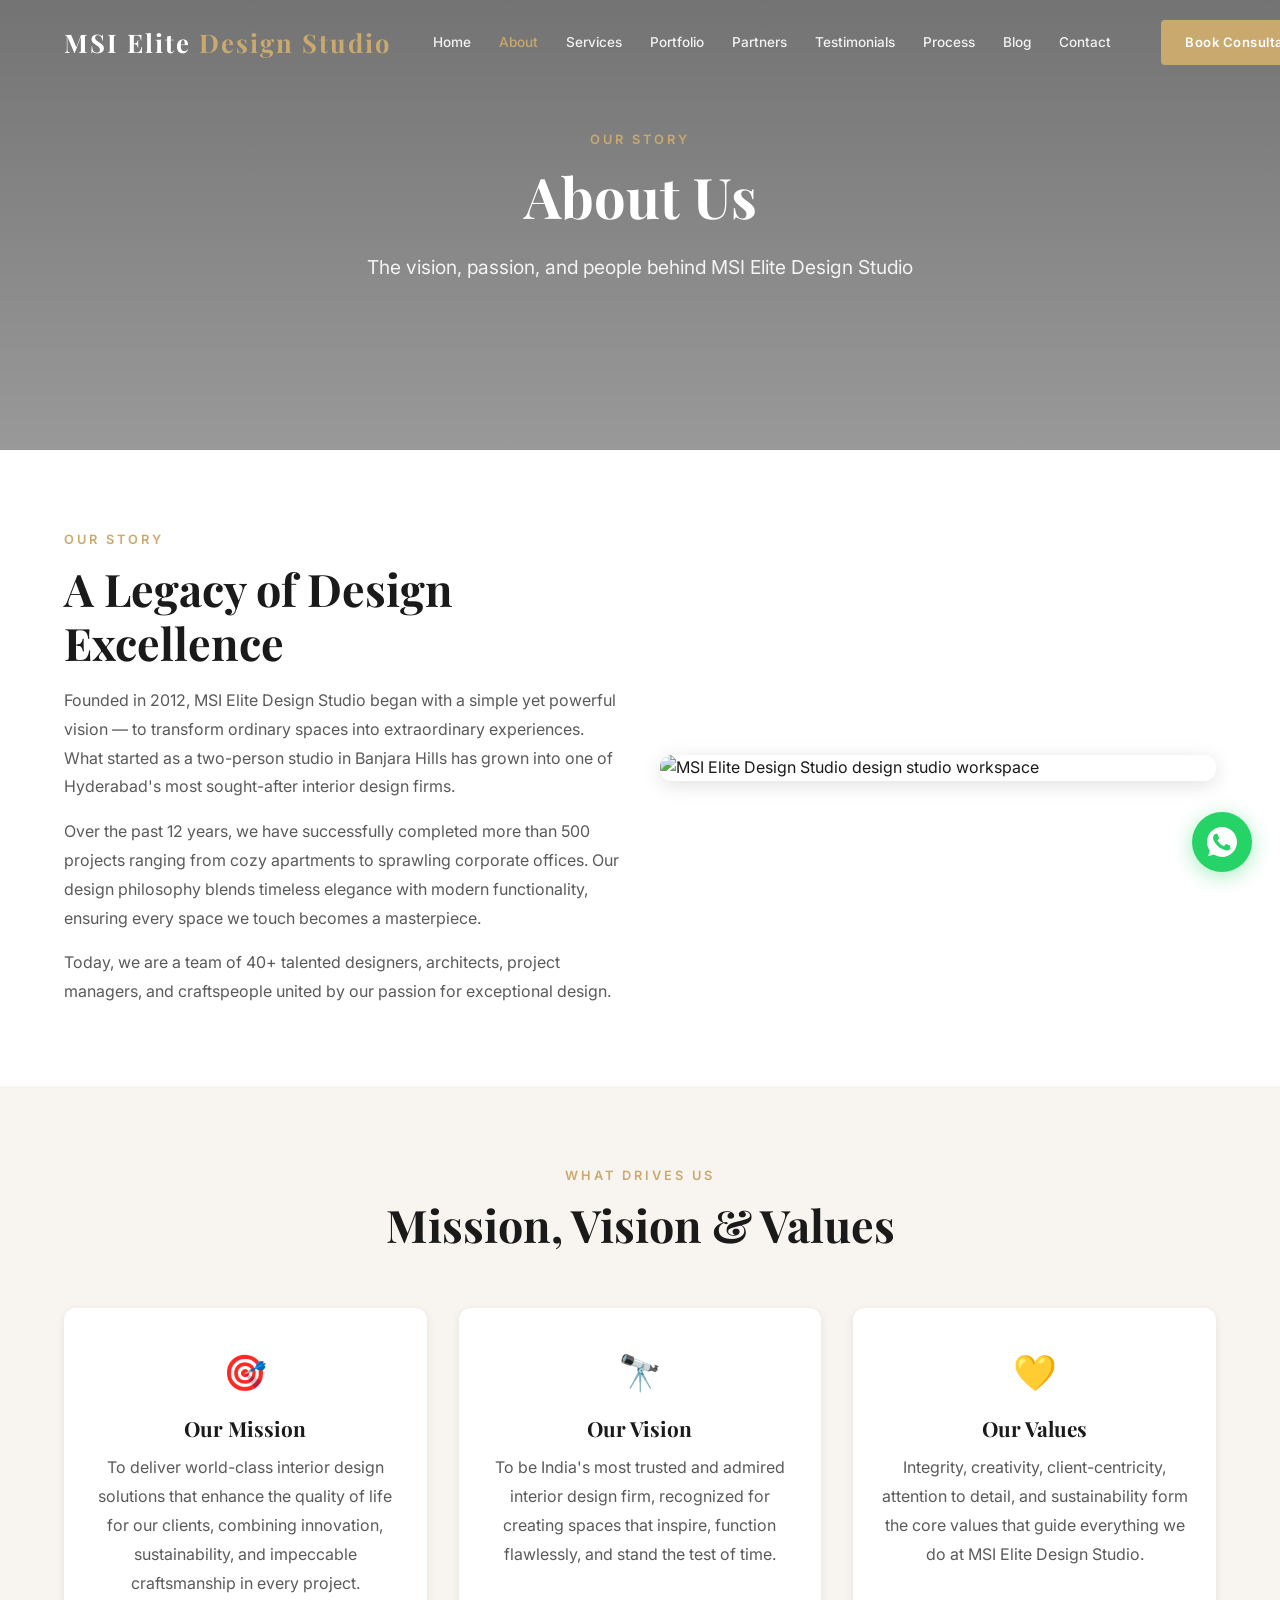
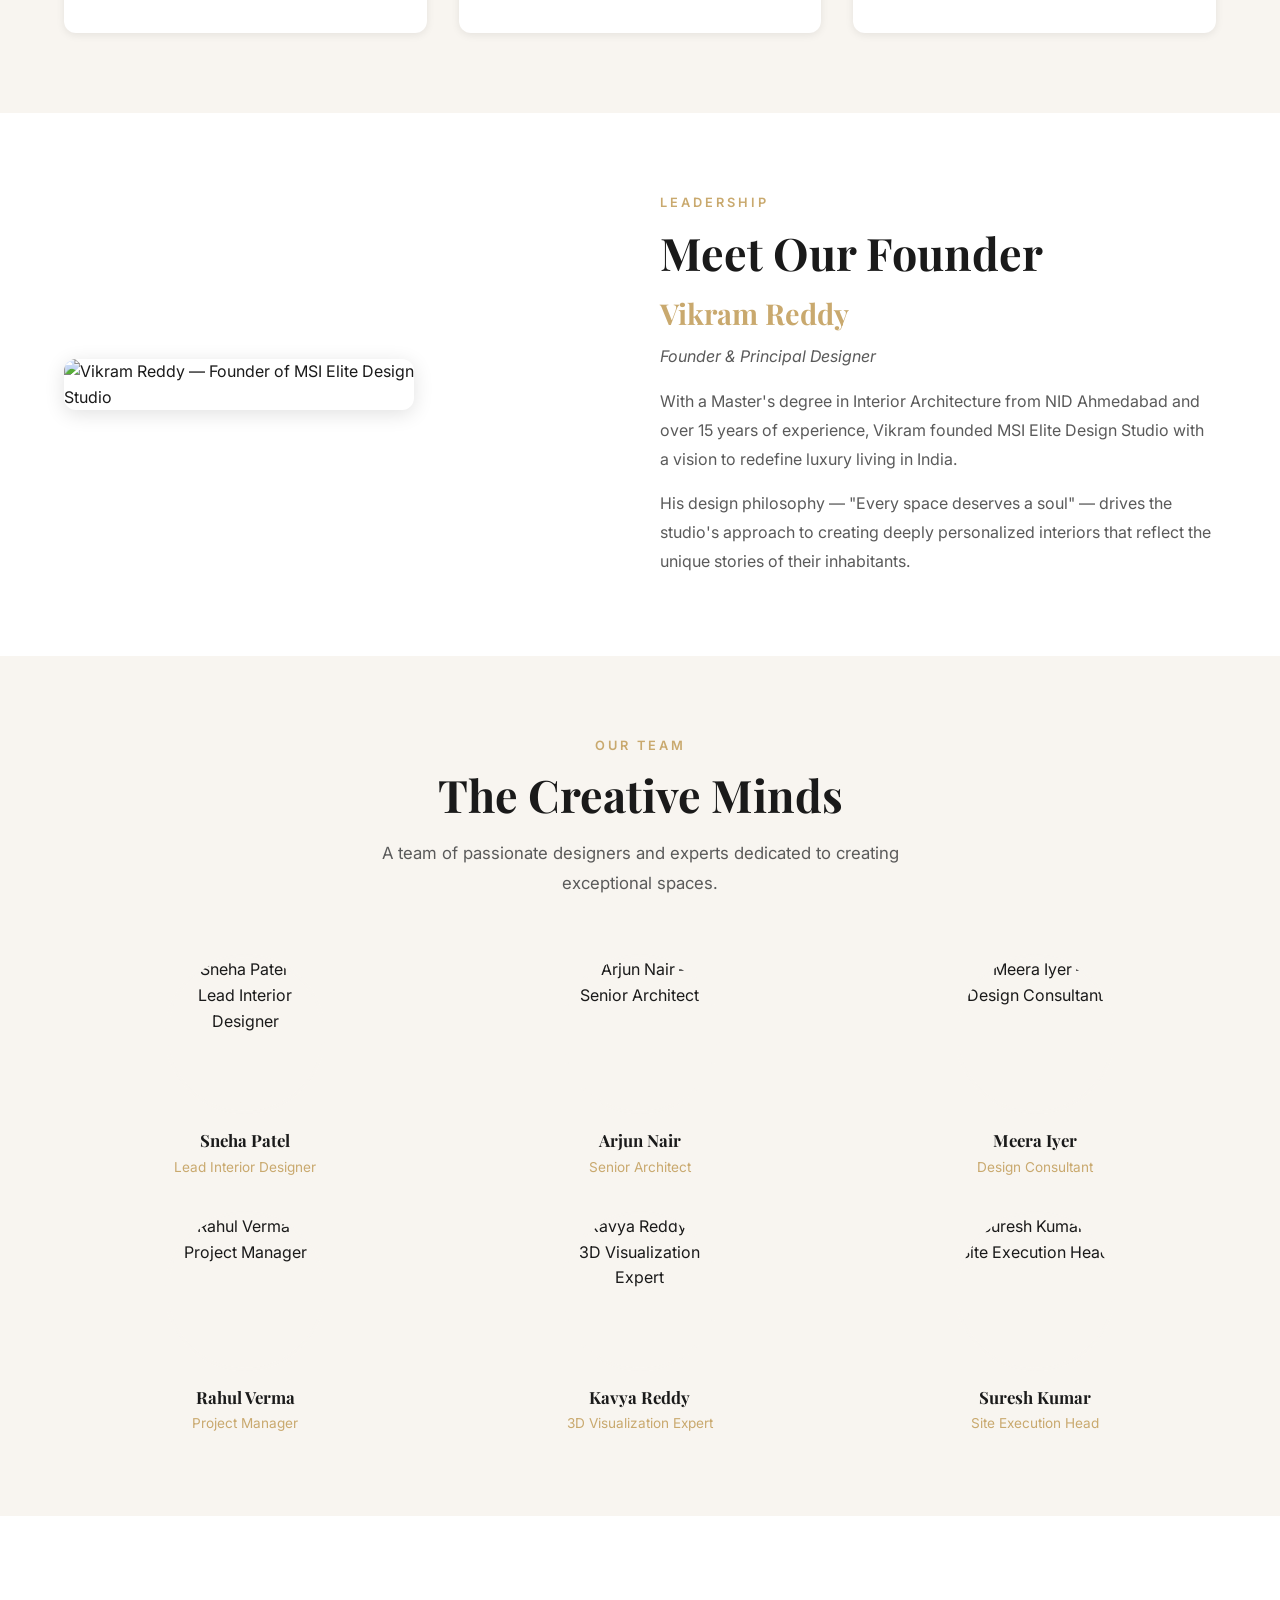
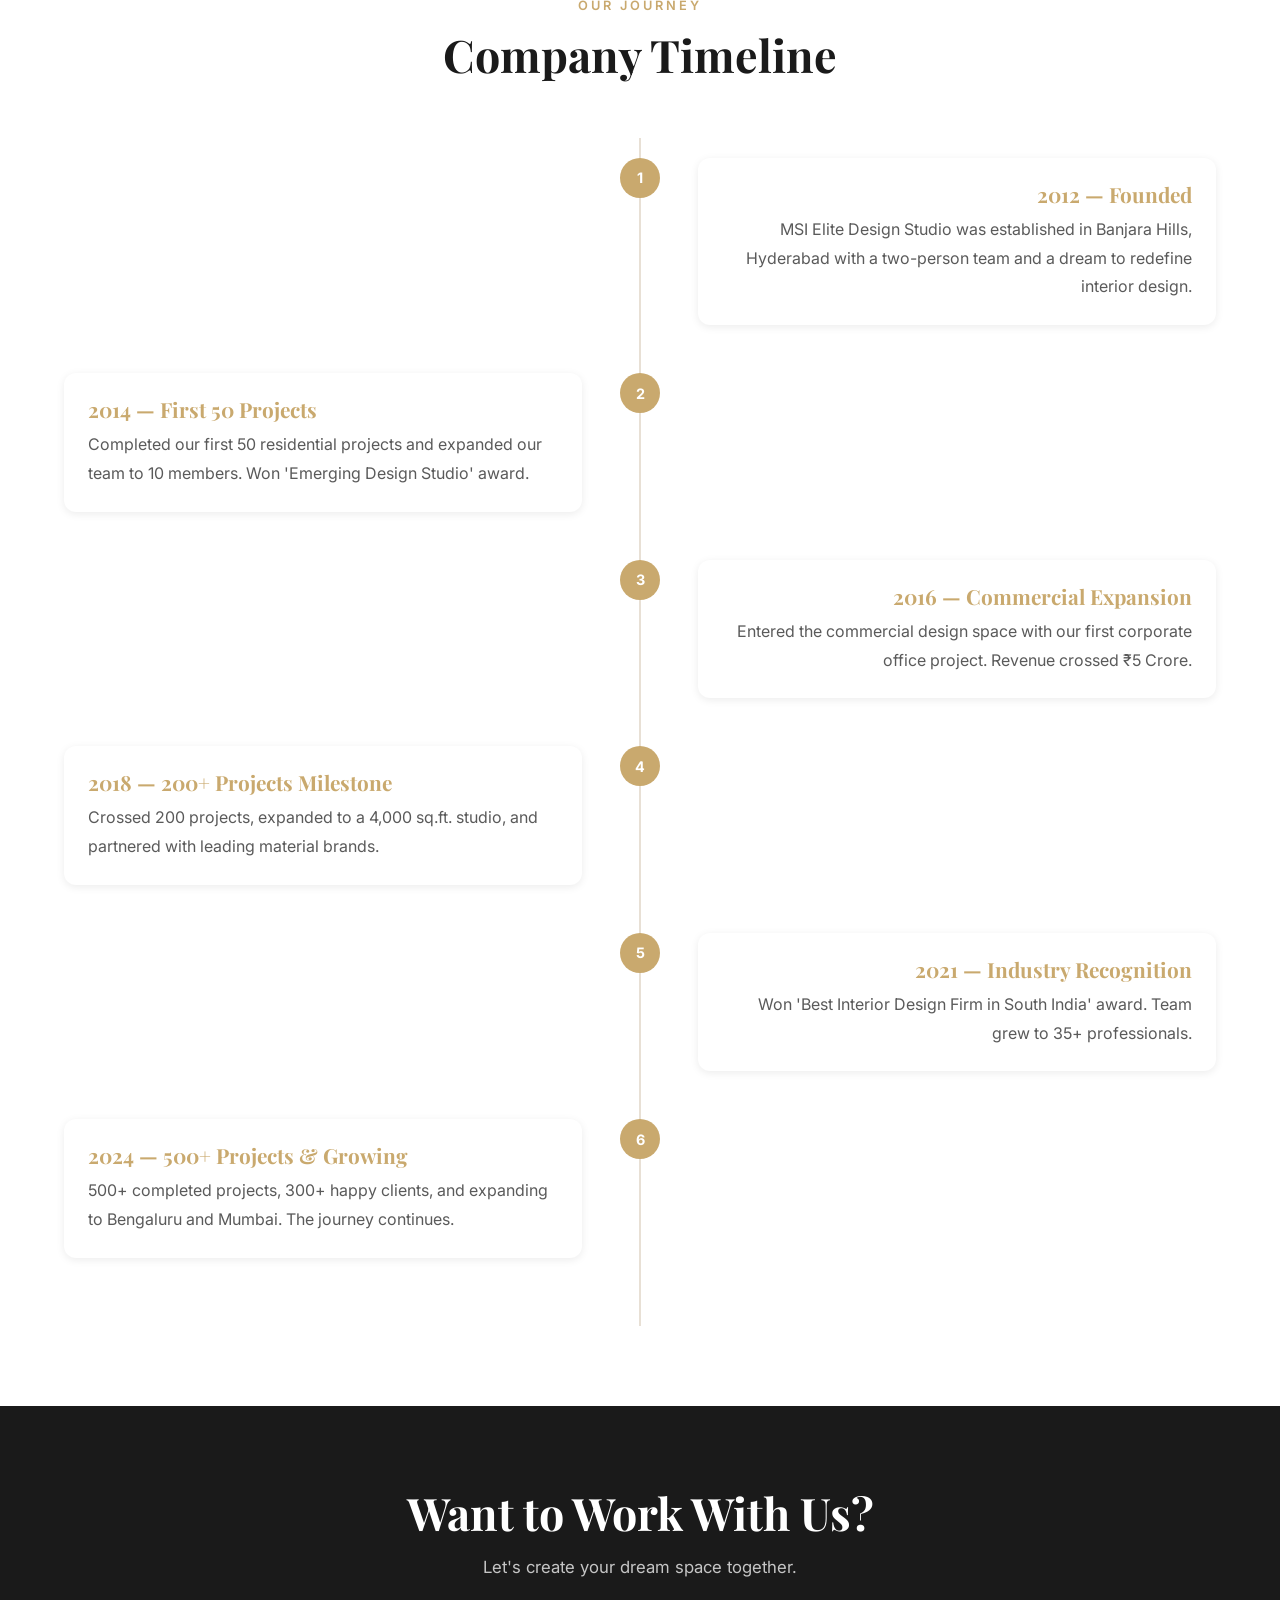
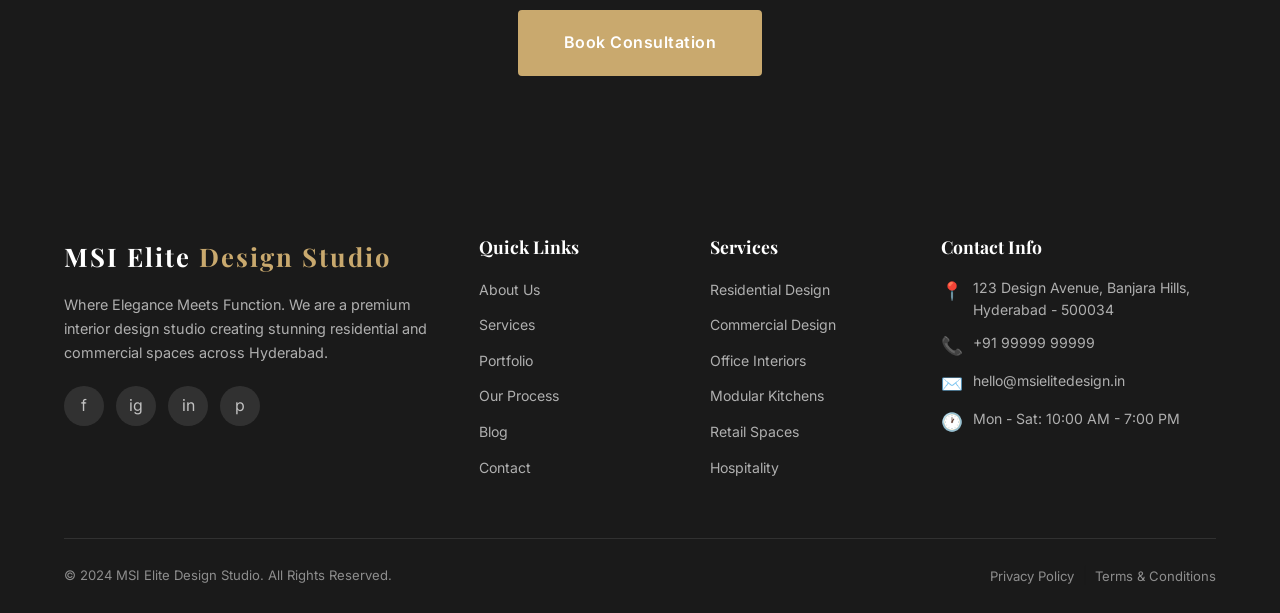
==== commit 282db6f6: "changing the naming" ====
--- a/about.html
+++ b/about.html
@@ -3,10 +3,10 @@
 <head>
   <meta charset="UTF-8">
   <meta name="viewport" content="width=device-width, initial-scale=1.0">
-  <title>About Us — LUXE INTERIORS</title>
-  <meta name="description" content="Learn about LUXE INTERIORS — our story, mission, vision, and the talented team behind Hyderabad's premier interior design studio.">
-  <meta property="og:title" content="About Us — LUXE INTERIORS">
-  <meta property="og:description" content="Learn about LUXE INTERIORS — our story, mission, vision, and the talented team behind Hyderabad's premier interior design studio.">
+  <title>About Us — MSI Elite Design Studio</title>
+  <meta name="description" content="Learn about MSI Elite Design Studio — our story, mission, vision, and the talented team behind Hyderabad's premier interior design studio.">
+  <meta property="og:title" content="About Us — MSI Elite Design Studio">
+  <meta property="og:description" content="Learn about MSI Elite Design Studio — our story, mission, vision, and the talented team behind Hyderabad's premier interior design studio.">
   <meta property="og:image" content="https://images.unsplash.com/photo-1600585154340-be6161a56a0c?w=1200">
   <link rel="stylesheet" href="css/style.css">
   <link rel="stylesheet" href="css/animations.css">
@@ -15,7 +15,7 @@
   <!-- Header -->
   <header class="site-header">
     <div class="container header-inner">
-      <a href="index.html" class="logo">LUXE <span>INTERIORS</span></a>
+      <a href="index.html" class="logo">MSI Elite <span>Design Studio</span></a>
       <nav class="main-nav" id="mainNav">
         <a href="index.html" class="nav-link">Home</a>
         <a href="about.html" class="nav-link">About</a>
@@ -42,7 +42,7 @@
       <div class="hero-content">
         <span class="section-label">Our Story</span>
         <h1>About Us</h1>
-        <p>The vision, passion, and people behind LUXE INTERIORS</p>
+        <p>The vision, passion, and people behind MSI Elite Design Studio</p>
       </div>
     </section>
 
@@ -53,12 +53,12 @@
           <div class="fade-in-left">
             <span class="section-label">Our Story</span>
             <h2 class="section-title">A Legacy of Design Excellence</h2>
-            <p style="margin-bottom: 16px;">Founded in 2012, LUXE INTERIORS began with a simple yet powerful vision — to transform ordinary spaces into extraordinary experiences. What started as a two-person studio in Banjara Hills has grown into one of Hyderabad's most sought-after interior design firms.</p>
+            <p style="margin-bottom: 16px;">Founded in 2012, MSI Elite Design Studio began with a simple yet powerful vision — to transform ordinary spaces into extraordinary experiences. What started as a two-person studio in Banjara Hills has grown into one of Hyderabad's most sought-after interior design firms.</p>
             <p style="margin-bottom: 16px;">Over the past 12 years, we have successfully completed more than 500 projects ranging from cozy apartments to sprawling corporate offices. Our design philosophy blends timeless elegance with modern functionality, ensuring every space we touch becomes a masterpiece.</p>
             <p>Today, we are a team of 40+ talented designers, architects, project managers, and craftspeople united by our passion for exceptional design.</p>
           </div>
           <div class="fade-in-right">
-            <img src="https://images.unsplash.com/photo-1616486338812-3dadae4b4ace?w=800&q=80" alt="LUXE INTERIORS design studio workspace" style="border-radius: 12px; box-shadow: var(--shadow-md);">
+            <img src="https://images.unsplash.com/photo-1616486338812-3dadae4b4ace?w=800&q=80" alt="MSI Elite Design Studio design studio workspace" style="border-radius: 12px; box-shadow: var(--shadow-md);">
           </div>
         </div>
       </div>
@@ -85,7 +85,7 @@
           <div class="card values-card fade-in delay-3">
             <span class="icon">💛</span>
             <h4>Our Values</h4>
-            <p>Integrity, creativity, client-centricity, attention to detail, and sustainability form the core values that guide everything we do at LUXE INTERIORS.</p>
+            <p>Integrity, creativity, client-centricity, attention to detail, and sustainability form the core values that guide everything we do at MSI Elite Design Studio.</p>
           </div>
         </div>
       </div>
@@ -96,14 +96,14 @@
       <div class="container">
         <div class="grid-2" style="align-items: center;">
           <div class="fade-in-left">
-            <img src="https://images.unsplash.com/photo-1560250097-0b93528c311a?w=600&q=80" alt="Vikram Reddy — Founder of LUXE INTERIORS" style="border-radius: 12px; width: 350px; box-shadow: var(--shadow-md);">
+            <img src="https://images.unsplash.com/photo-1560250097-0b93528c311a?w=600&q=80" alt="Vikram Reddy — Founder of MSI Elite Design Studio" style="border-radius: 12px; width: 350px; box-shadow: var(--shadow-md);">
           </div>
           <div class="fade-in-right">
             <span class="section-label">Leadership</span>
             <h2 class="section-title">Meet Our Founder</h2>
             <h3 style="color: var(--color-accent); margin-bottom: 12px;">Vikram Reddy</h3>
             <p style="font-style: italic; margin-bottom: 16px;">Founder & Principal Designer</p>
-            <p style="margin-bottom: 16px;">With a Master's degree in Interior Architecture from NID Ahmedabad and over 15 years of experience, Vikram founded LUXE INTERIORS with a vision to redefine luxury living in India.</p>
+            <p style="margin-bottom: 16px;">With a Master's degree in Interior Architecture from NID Ahmedabad and over 15 years of experience, Vikram founded MSI Elite Design Studio with a vision to redefine luxury living in India.</p>
             <p>His design philosophy — "Every space deserves a soul" — drives the studio's approach to creating deeply personalized interiors that reflect the unique stories of their inhabitants.</p>
           </div>
         </div>
@@ -165,7 +165,7 @@
             <div class="timeline-number">1</div>
             <div class="timeline-content">
               <h4>2012 — Founded</h4>
-              <p>LUXE INTERIORS was established in Banjara Hills, Hyderabad with a two-person team and a dream to redefine interior design.</p>
+              <p>MSI Elite Design Studio was established in Banjara Hills, Hyderabad with a two-person team and a dream to redefine interior design.</p>
             </div>
           </div>
           <div class="timeline-item fade-in">
@@ -222,7 +222,7 @@
     <div class="container">
       <div class="footer-grid">
         <div class="footer-col">
-          <a href="index.html" class="logo" style="display:inline-block; margin-bottom:16px;">LUXE <span>INTERIORS</span></a>
+          <a href="index.html" class="logo" style="display:inline-block; margin-bottom:16px;">MSI Elite <span>Design Studio</span></a>
           <p>Where Elegance Meets Function. We are a premium interior design studio creating stunning residential and commercial spaces across Hyderabad.</p>
           <div class="social-links">
             <a href="#" aria-label="Facebook">f</a>
@@ -258,13 +258,13 @@
           <ul class="footer-contact">
             <li><span class="icon">📍</span> 123 Design Avenue, Banjara Hills, Hyderabad - 500034</li>
             <li><span class="icon">📞</span> +91 99999 99999</li>
-            <li><span class="icon">✉️</span> hello@luxeinteriors.in</li>
+            <li><span class="icon">✉️</span> hello@msielitedesign.in</li>
             <li><span class="icon">🕐</span> Mon - Sat: 10:00 AM - 7:00 PM</li>
           </ul>
         </div>
       </div>
       <div class="footer-bottom">
-        <p>&copy; 2024 LUXE INTERIORS. All Rights Reserved.</p>
+        <p>&copy; 2024 MSI Elite Design Studio. All Rights Reserved.</p>
         <div>
           <a href="#">Privacy Policy</a> &nbsp;|&nbsp; <a href="#">Terms & Conditions</a>
         </div>
--- a/css/style.css
+++ b/css/style.css
@@ -1,5 +1,5 @@
 /* ============================================================
-   LUXE INTERIORS — Global Stylesheet
+   MSI Elite Design Studio — Global Stylesheet
    ============================================================ */
 
 /* Google Fonts */
--- a/css/animations.css
+++ b/css/animations.css
@@ -1,5 +1,5 @@
 /* ============================================================
-   LUXE INTERIORS — Animations
+   MSI Elite Design Studio — Animations
    ============================================================ */
 
 /* Fade-in on scroll */
